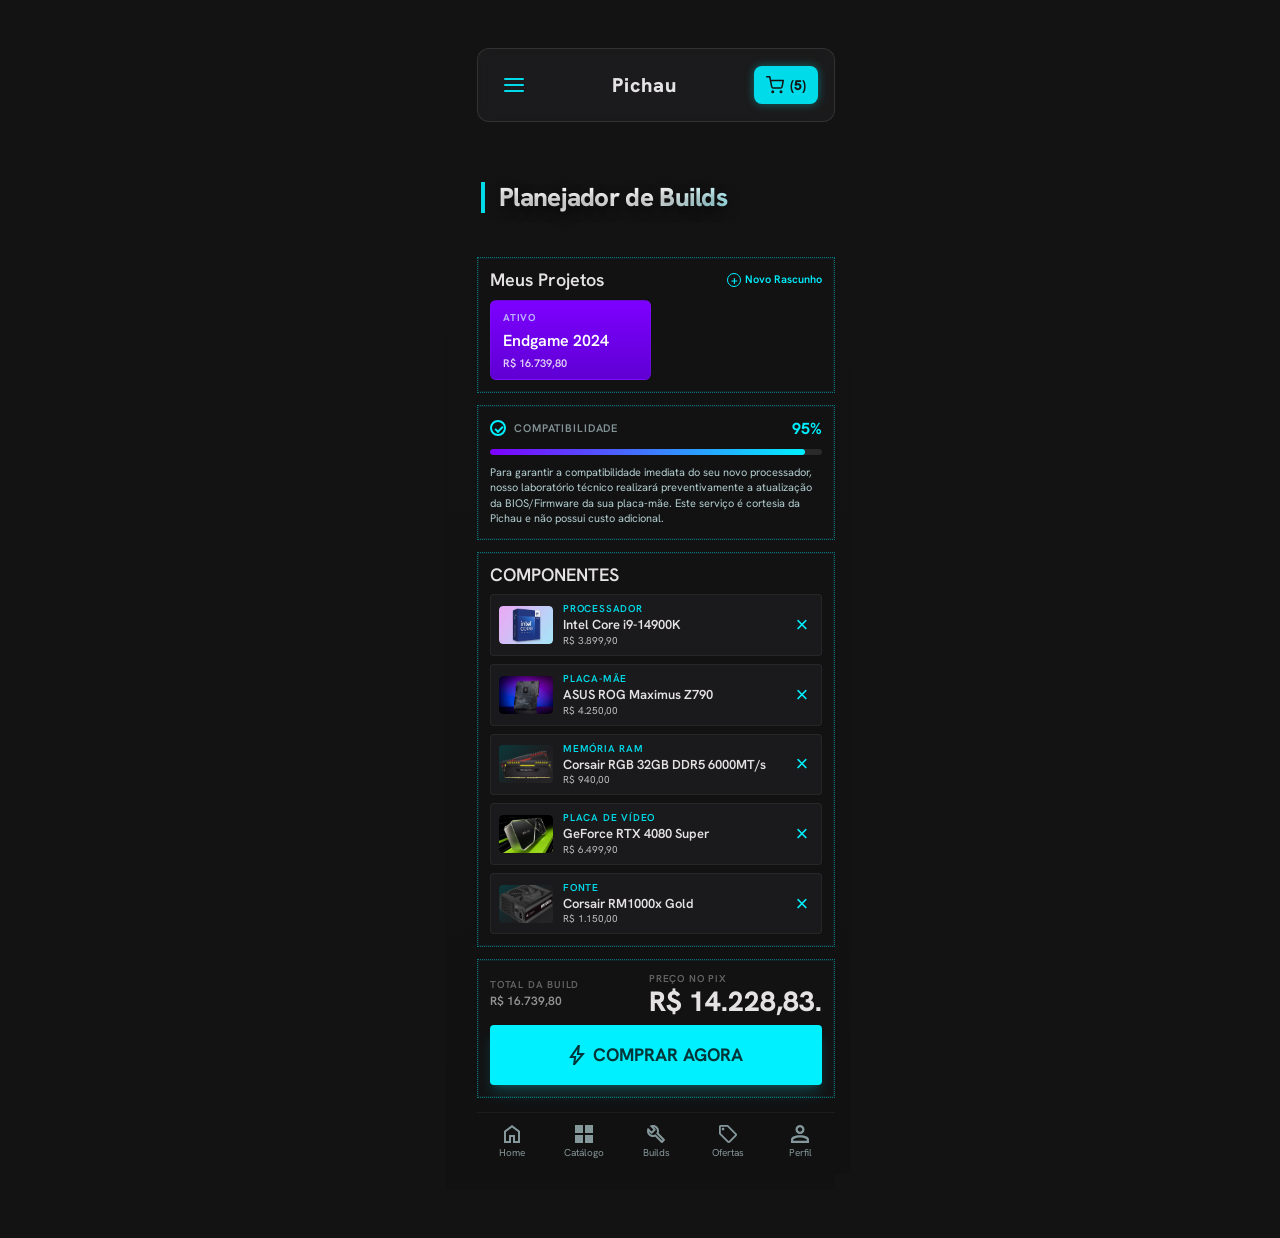
==== builds.html @ fca907bc "Atualiza projeto IHC com novas páginas e estilos" ====
<!DOCTYPE html>
<html lang="pt-BR">
<head>
    <meta charset="UTF-8">
    <meta name="viewport" content="width=device-width, initial-scale=1.0">
    <link rel="preconnect" href="https://fonts.googleapis.com">
    <link rel="preconnect" href="https://fonts.gstatic.com" crossorigin>
    <link href="https://fonts.googleapis.com/css2?family=Hanken+Grotesk:wght@400;600;700;800&display=swap" rel="stylesheet">
    <link rel="stylesheet" href="style.css">
    <title>Builds</title>
</head>
<body>
    <main class="page">
        <section class="screen screen--projects" aria-label="Meus Projetos">
                            <section class="screen screen--projects" aria-label="Meus Projetos">
                                <header class="home-header">
                                    <button class="icon-button" aria-label="Menu Principal">
                                        <svg viewBox="0 0 24 24" fill="none" stroke="currentColor" stroke-width="2" stroke-linecap="round" stroke-linejoin="round" style="width: 24px; height: 24px;">
                                            <line x1="3" y1="12" x2="21" y2="12"></line>
                                            <line x1="3" y1="6" x2="21" y2="6"></line>
                                            <line x1="3" y1="18" x2="21" y2="18"></line>
                                        </svg>
                                    </button>
                                    
                                    <div class="home-header__brand-group">
                                        <a href="home.html" class="home-brand" style="text-decoration: none; color: inherit; cursor: pointer;">Pichau</a>
                                    </div>
                                    
                                    <a href="carrinho.html" class="cart-button-highlight" aria-label="Carrinho de Compras">
                                        <svg viewBox="0 0 24 24" fill="none" stroke="currentColor" stroke-width="2" stroke-linecap="round" stroke-linejoin="round" style="width: 18px; height: 18px;">
                                            <circle cx="9" cy="21" r="1"></circle>
                                            <circle cx="20" cy="21" r="1"></circle>
                                            <path d="M1 1h4l2.68 13.39a2 2 0 0 0 2 1.61h9.72a2 2 0 0 0 2-1.61L23 6H6"></path>
                                        </svg>
                                        <span class="cart-count">(5)</span>
                                    </a>
                                </header>
                                <div class="header__copy" aria-label="Container">
                                    <h1>Planejador de Builds</h1>
                                </div>

                                <section class="projects-panel projects-panel--projects" aria-label="Projetos">
                                    <div class="projects-panel__header">
                                        <h2>Meus Projetos</h2>
                                        <a class="projects-draft-link" href="#" aria-label="Novo Rascunho">
                                            <span class="projects-draft-link__plus">+</span>
                                            <span>Novo Rascunho</span>
                                        </a>
                                    </div>

                                    <div class="projects-cards">
                                        <article class="project-card project-card--active" aria-label="Endgame 2024">
                                            <span class="project-card__status">ATIVO</span>
                                            <strong class="project-card__title">Endgame 2024</strong>
                                            <span class="project-card__price">R$ 16.739,80</span>
                                        </article>
                                    </div>
                                </section>

                                <section class="projects-panel projects-panel--compatibility" aria-label="Compatibilidade">
                                    <div class="compatibility-header">
                                        <div class="compatibility-header__label">
                                            <span class="compatibility-header__icon" aria-hidden="true"></span>
                                            <span>COMPATIBILIDADE</span>
                                        </div>
                                        <strong>95%</strong>
                                    </div>

                                    <div class="compatibility-bar" aria-hidden="true">
                                        <span class="compatibility-bar__fill"></span>
                                    </div>

                                    <p class="compatibility-note">Para garantir a compatibilidade imediata do seu novo processador, nosso laboratório técnico realizará preventivamente a atualização da BIOS/Firmware da sua placa-mãe. Este serviço é cortesia da Pichau e não possui custo adicional.</p>
                                </section>

                                <section class="projects-panel projects-panel--components" aria-label="Componentes">
                                    <h2 class="projects-panel__section-title">COMPONENTES</h2>

                                    <div class="component-list">
                                        <article class="component-row">
                                            <div class="component-row__thumb" aria-hidden="true">
                                                <img src="figma-assets\cpui.jpg" alt="Intel Core i9-14900K" class="component-row__image">
                                            </div>
                                            
                                            <div class="component-row__copy">
                                                <span class="component-row__type">PROCESSADOR</span>
                                                <strong class="component-row__name">Intel Core i9-14900K</strong>
                                                <span class="component-row__price">R$ 3.899,90</span>
                                            </div>
                                            <button class="row-action" type="button" aria-label="Remover componente">×</button>
                                        </article>

                                        <article class="component-row">
                                            <div class="component-row__thumb" aria-hidden="true">
                                                <img src="figma-assets\mobo.jpg" alt="ASUS ROG Maximus Z790" class="component-row__image">
                                            </div>
                                            
                                            <div class="component-row__copy">
                                                <span class="component-row__type">PLACA-MÃE</span>
                                                <strong class="component-row__name">ASUS ROG Maximus Z790</strong>
                                                <span class="component-row__price">R$ 4.250,00</span>
                                            </div>
                                            <button class="row-action" type="button" aria-label="Remover componente">×</button>
                                        </article>

                                        <article class="component-row">
                                            <div class="component-row__thumb" aria-hidden="true">
                                                <img src="figma-assets\corsair_ram.png" alt="Corsair RGB 32GB DDR5 6000MT/s" class="component-row__image">
                                            </div>
                                            
                                            <div class="component-row__copy">
                                                <span class="component-row__type">MEMÓRIA RAM</span>
                                                <strong class="component-row__name">Corsair RGB 32GB DDR5 6000MT/s</strong>
                                                <span class="component-row__price">R$ 940,00</span>
                                            </div>
                                            <button class="row-action" type="button" aria-label="Remover componente">×</button>
                                        </article>

                                        <article class="component-row">
                                            <div class="component-row__thumb" aria-hidden="true">
                                                <img src="figma-assets\4080.jpg" alt="RTX 4080 Super" class="component-row__image">
                                            </div>
                                            
                                            <div class="component-row__copy">
                                                <span class="component-row__type">PLACA DE VÍDEO</span>
                                                <strong class="component-row__name">GeForce RTX 4080 Super</strong>
                                                <span class="component-row__price">R$ 6.499,90</span>
                                            </div>
                                            <button class="row-action" type="button" aria-label="Remover componente">×</button>
                                        </article>

                                        <article class="component-row">
                                            <div class="component-row__thumb" aria-hidden="true">
                                                <img src="figma-assets\fonte.png" alt="Corsair RM1000x Gold" class="component-row__image">
                                            </div>
                                            
                                            <div class="component-row__copy">
                                                <span class="component-row__type">FONTE</span>
                                                <strong class="component-row__name">Corsair RM1000x Gold</strong>
                                                <span class="component-row__price">R$ 1.150,00</span>
                                            </div>
                                            <button class="row-action" type="button" aria-label="Remover componente">×</button>
                                        </article>
                                    </div>
                                </section>

                                <section class="projects-panel projects-panel--summary" aria-label="Resumo da Build">
                                    <div class="summary-top">
                                        <div class="summary-top__left">
                                            <span class="summary-top__label">TOTAL DA BUILD</span>
                                            <strong class="summary-top__total">R$ 16.739,80</strong>
                                        </div>

                                        <div class="summary-top__right">
                                            <span>PREÇO NO PIX</span>
                                            <strong>R$ 14.228,83.</strong>
                                        </div>
                                    </div>

                                    <div class="action-buttons screen--product" aria-label="Action Buttons">
                                        <a class="button button--primary" href="carrinho.html" aria-label="Comprar agora">
                                            <img src="figma-assets/buy-icon.svg" alt="Comprar" class="button__icon button__icon--buy">
                                            <span>COMPRAR AGORA</span>
                                        </a>
                                    </div>
                                </section>

                                <nav class="bottom-nav">
                                    <a href="home.html" class="bottom-nav__item" aria-label="Página Inicial">
                                        <img src="figma-assets\nav-home.svg" alt="Home" class="bottom-nav__icon">
                                        <span class="bottom-nav__label">Home</span>
                                    </a>
                                    
                                    <a href="#" class="bottom-nav__item" aria-label="Ir para Catálogo">
                                        <img src="figma-assets\nav-catalog.svg" alt="Catálogo" class="bottom-nav__icon">
                                        <span class="bottom-nav__label">Catálogo</span>
                                    </a>
                                    
                                    <a href="builds.html" class="bottom-nav__item" aria-label="Ir para Builds">
                                        <img src="figma-assets\nav-builds.svg" alt="Builds" class="bottom-nav__icon">
                                        <span class="bottom-nav__label">Builds</span>
                                    </a>
                                    
                                    <a href="preco.html" class="bottom-nav__item" aria-label="Ir para Ofertas">
                                        <img src="figma-assets\nav-offers.svg" alt="Ofertas" class="bottom-nav__icon">
                                        <span class="bottom-nav__label">Ofertas</span>
                                    </a>
                                    
                                    <a href="#" class="bottom-nav__item" aria-label="Ir para Perfil">
                                        <img src="figma-assets\nav-profile.svg" alt="Perfil" class="bottom-nav__icon">
                                        <span class="bottom-nav__label">Perfil</span>
                                    </a>
                                </nav>
                            </section>
        </section>
    </main>
</body>
</html>
---- style.css ----
* {
	box-sizing: border-box;
}

:root {
	color-scheme: dark;
	--bg: #131314;
	--card: rgba(32, 31, 32, 0.7);
	--card-strong: rgba(28, 27, 28, 0.4);
	--surface: rgba(32, 31, 32, 0.6);
	--surface-strong: #1c1b1c;
	--border: rgba(255, 255, 255, 0.1);
	--border-soft: rgba(255, 255, 255, 0.05);
	--text: #e5e2e3;
	--muted: #dbfcff;
	--cyan: #00dbe9;
	--cyan-soft: #00f0ff;
	--cyan-muted: #849495;
	--value: #e5e2e3;
	--violet: #7000ff;
	--violet-soft: #d1bcff;
	--purple: #7000ff;
}

html,
body {
	min-height: 100%;
}

body {
	margin: 0;
	min-height: 100vh;
	display: flex;
	justify-content: center;
	background: var(--bg);
	color: var(--text);
	font-family: "Hanken Grotesk", sans-serif;
}

.page {
	width: 100%;
	display: flex;
	flex-direction: column;
	align-items: center;
	gap: 80px;
	padding: 24px 0 48px;
}

img {
	display: block;
	max-width: 100%;
}

.screen {
	width: min(390px, calc(100vw - 16px));
	padding: 80px 16px 96px;
	display: flex;
	flex-direction: column;
	gap: 32px;
}

.screen--product {
	gap: 80px;
}

.screen--product .product-hero-section,
.screen--product .detailed-specifications,
.screen--product .upsell-section {
	display: flex;
	flex-direction: column;
	align-items: stretch;
}

.screen--product .product-hero-section {
	gap: 16px;
}

.screen--product .image-carousel-column {
	display: flex;
	flex-direction: column;
	gap: 16px;
}

.screen--product .frame-card {
	position: relative;
	overflow: hidden;
	border: 1px solid var(--border);
	background: var(--card);
	backdrop-filter: blur(12px);
	-webkit-backdrop-filter: blur(12px);
}

.screen--product .hero-media {
	width: 100%;
	aspect-ratio: 1;
	padding: 1px;
}

.screen--product .hero-image {
	width: 100%;
	height: 100%;
	object-fit: cover;
}

.screen--product .thumbnails {
	display: flex;
	gap: 16px;
	overflow-x: auto;
	padding-bottom: 8px;
	scrollbar-width: none;
}

.screen--product .thumbnails::-webkit-scrollbar {
	display: none;
}

.screen--product .thumbnail {
	width: 96px;
	height: 96px;
	flex: 0 0 auto;
	padding: 4px;
	border: 1px solid var(--border);
	background: rgba(32, 31, 32, 0.7);
	backdrop-filter: blur(12px);
	-webkit-backdrop-filter: blur(12px);
	border-radius: 0;
	cursor: default;
}

.screen--product .thumbnail--active {
	border-color: rgba(0, 219, 233, 0.7);
	box-shadow: 0 0 0 1px rgba(0, 240, 255, 0.08) inset;
}

.screen--product .thumbnail__image {
	width: 100%;
	height: 100%;
	object-fit: cover;
}

.screen--product .product-info-column {
	display: flex;
	flex-direction: column;
	gap: 24px;
}

.screen--product .stock-badge {
	display: inline-flex;
	width: fit-content;
	padding: 4px 12px;
	border: 1px solid rgba(125, 244, 255, 0.2);
	background: rgba(219, 252, 255, 0.1);
	color: var(--cyan-soft);
	font-size: 12px;
	font-weight: 600;
	line-height: 1.3333333333;
	letter-spacing: 0.05em;
}

.screen--product .headline-block {
	padding-top: 1px;
}

.screen--product .product-title {
	font-size: 32px;
	line-height: 1.25;
	font-weight: 700;
}

.screen--product .product-description {
	margin: 0;
	font-size: 16px;
	font-weight: 400;
	line-height: 1.5;
	color: var(--cyan-muted);
}

.screen--product .pricing-glass-card {
	padding: 24px;
}

.screen--product .pricing-glass-card__content {
	display: flex;
	flex-direction: column;
	gap: 16px;
	position: relative;
	z-index: 1;
}

.screen--product .pricing-stack {
	display: flex;
	flex-direction: column;
	gap: 4px;
}

.screen--product .label--small {
	font-size: 12px;
	font-weight: 600;
	line-height: 1.3333333333;
	letter-spacing: 0.1em;
	text-transform: uppercase;
	color: var(--cyan-muted);
}

.screen--product .pix-price {
	font-size: 48px;
	line-height: 1;
	font-weight: 800;
	letter-spacing: -0.02em;
	color: var(--cyan);
}

.screen--product .pricing-divider {
	width: 100%;
	height: 1px;
	background: rgba(255, 255, 255, 0.05);
}

.screen--product .installment-price {
	font-size: 24px;
	line-height: 1.3333333333;
	font-weight: 600;
	color: var(--text);
}

.screen--product .installment-note {
	margin: 0;
	font-size: 16px;
	line-height: 1.5;
	color: var(--cyan-muted);
}

.screen--product .pricing-glow {
	position: absolute;
	top: -47px;
	right: -5px;
	width: 96px;
	height: 96px;
	background: rgba(219, 252, 255, 0.05);
	filter: blur(64px);
	pointer-events: none;
}

.screen--product .action-buttons {
	display: flex;
	flex-direction: column;
	gap: 12px;
}

.screen--product .button,
.screen--product .mini-button,
.screen--product .build-complete-button {
	display: inline-flex;
	align-items: center;
	justify-content: center;
	text-decoration: none;
	border-radius: 4px;
}

.screen--product .button {
	gap: 8px;
	width: 100%;
	padding: 16px 0;
}

.screen--product .button--primary {
	background: var(--cyan-soft);
	color: #00363a;
	box-shadow: 0 4px 6px -4px rgba(0, 240, 255, 0.2), 0 10px 15px -3px rgba(0, 240, 255, 0.2);
}

.screen--product .button--secondary {
	gap: 8px;
	border: 1px solid var(--cyan-soft);
	color: var(--cyan-soft);
	background: transparent;
	padding: 16px 0;
}

.screen--product .button span {
	font-size: 18px;
	font-weight: 700;
	line-height: 1.5555555556;
	text-align: center;
}

.screen--product .button--secondary span,
.screen--product .build-complete-button span {
	font-size: 16px;
	font-weight: 400;
	line-height: 1.5;
	letter-spacing: 0.1em;
	text-transform: uppercase;
}

.screen--product .button__icon--buy {
	width: 16px;
	height: 20px;
}

.screen--product .button__icon--build,
.screen--product .button__icon--add,
.screen--product .button__icon--arrow {
	width: 16px;
	height: 16px;
}

.screen--product .quick-specs-list {
	display: flex;
	flex-direction: column;
}

.screen--product .quick-spec-row {
	display: flex;
	justify-content: space-between;
	gap: 16px;
	padding: 8px 0;
	border-bottom: 1px solid rgba(255, 255, 255, 0.05);
}

.screen--product .quick-spec-row--alt {
	background: rgba(28, 27, 28, 0.4);
	padding: 16px;
}

.screen--product .quick-spec-label,
.screen--product .quick-spec-value {
	font-size: 16px;
	line-height: 1.5;
}

.screen--product .quick-spec-label {
	color: var(--cyan-muted);
}

.screen--product .quick-spec-value {
	color: var(--text);
}

.screen--product .detailed-specifications {
	gap: 32px;
}

.screen--product .section-heading {
	display: flex;
	align-items: center;
	gap: 16px;
}

.screen--product .section-heading__accent {
	width: 4px;
	height: 32px;
	flex: 0 0 auto;
}

.screen--product .section-heading h2 {
	margin: 0;
	font-size: 24px;
	font-weight: 600;
	line-height: 1.3333333333;
	letter-spacing: -0.025em;
	text-transform: uppercase;
}

.screen--product .section-heading--purple .section-heading__accent,
.screen--product .section-heading--violet .section-heading__accent {
	background: var(--purple);
}

.screen--product .section-heading--purple h2 {
	color: var(--text);
}

.screen--product .section-heading--violet h2 {
	color: var(--violet-soft);
}

.screen--product .spec-grid {
	display: grid;
	grid-template-columns: repeat(2, minmax(0, 1fr));
}

.screen--product .spec-column {
	display: flex;
	flex-direction: column;
}

.screen--product .spec-row {
	display: flex;
	justify-content: space-between;
	gap: 16px;
	padding: 16px;
	border-bottom: 1px solid var(--border-soft);
}

.screen--product .spec-row--alt {
	background: var(--card-strong);
}

.screen--product .spec-label,
.screen--product .spec-value {
	font-size: 16px;
	line-height: 1.5;
}

.screen--product .spec-label {
	color: var(--cyan-muted);
}

.screen--product .spec-value {
	color: var(--value);
}

.screen--product .spec-value--strong {
	font-weight: 700;
	color: var(--value);
}

.screen--product .upsell-section {
	gap: 32px;
	padding-top: 16px;
}

.screen--product .upsell-header {
	display: flex;
	flex-direction: column;
	justify-content: space-between;
	gap: 16px;
}

.screen--product .upsell-copy {
	display: flex;
	flex-direction: column;
	gap: 8px;
}

.screen--product .upsell-description {
	margin: 0;
	font-size: 16px;
	line-height: 1.5;
	color: var(--cyan-muted);
}

.screen--product .build-complete-button {
	gap: 8px;
	justify-content: flex-start;
	width: fit-content;
	color: var(--value);
}

.screen--product .suggestion-grid {
	display: flex;
	flex-direction: column;
	gap: 16px;
}

.screen--product .suggestion-card {
	position: relative;
	overflow: hidden;
	display: flex;
	flex-direction: column;
	gap: 16px;
	padding: 24px;
	border: 1px solid var(--border);
	border-radius: 8px;
	background: rgba(32, 31, 32, 0.7);
	backdrop-filter: blur(12px);
	-webkit-backdrop-filter: blur(12px);
}

.screen--product .suggestion-card__top-row {
	display: flex;
	justify-content: space-between;
	gap: 16px;
}

.screen--product .suggestion-card__text-block {
	display: flex;
	flex-direction: column;
	gap: 15.5px;
}

.screen--product .suggestion-card__text-block--stacked {
	gap: 4px;
}

.screen--product .suggestion-card__eyebrow {
	font-size: 16px;
	letter-spacing: 0.1em;
	text-transform: uppercase;
	color: var(--violet-soft);
}

.screen--product .suggestion-card__title {
	margin: 0;
	font-size: 24px;
	line-height: 1.3333333333;
	font-weight: 600;
	color: var(--value);
}

.screen--product .suggestion-card__title--small {
	font-size: 18px;
	font-weight: 700;
}

.screen--product .suggestion-card__price {
	font-size: 48px;
	line-height: 1;
	font-weight: 700;
	color: var(--cyan);
}

.screen--product .suggestion-card__price--small {
	font-size: 16px;
	line-height: 1.5;
	color: var(--cyan-muted);
}

.screen--product .suggestion-card__image-wrap {
	display: flex;
	justify-content: center;
	align-items: center;
}

.screen--product .suggestion-card__image {
	width: 100%;
	height: auto;
	object-fit: cover;
}

.screen--product .suggestion-card__image--processor {
	width: 136px;
	flex: 0 0 auto;
	align-self: center;
}

.screen--product .mini-button {
	width: fit-content;
	gap: 8px;
	color: var(--cyan-muted);
}

.screen--product .mini-button span {
	font-size: 16px;
	line-height: 1.5;
	color: var(--cyan-muted);
}

.screen--product .suggestion-card__glow {
	position: absolute;
	pointer-events: none;
}

.screen--product .suggestion-card__glow--processor {
	right: 8px;
	bottom: 8px;
	width: 113.77px;
	height: 128px;
	background: rgba(219, 252, 255, 0.05);
	filter: blur(64px);
}

.header {
	display: flex;
	flex-direction: column;
	gap: 4px;
}

.eyebrow {
	font-size: 12px;
	font-weight: 600;
	line-height: 1.3333333333;
	letter-spacing: 0.1em;
	text-transform: uppercase;
	color: var(--cyan);
}

.header h1,
.product-title,
.price-history h3,
.build-cta h2 {
	margin: 0;
	font-weight: 700;
	letter-spacing: -0.01em;
	color: var(--text);
}

.header h1 {
	font-size: 32px;
	line-height: 1.25;
}

.search-bar {
	position: relative;
	min-height: 48px;
	padding: 13px 12px 14px 48px;
	background: #0e0e0f;
	border-bottom: 2px solid #3b494b;
}

.search-bar__icon {
	position: absolute;
	left: 16px;
	top: 13px;
	width: 18px;
	height: 24px;
}

.main-grid {
	display: flex;
	flex-direction: column;
	gap: 24px;
}

.card-surface {
	position: relative;
	overflow: hidden;
	border: 1px solid var(--border);
	background: var(--surface);
	backdrop-filter: blur(12px);
	-webkit-backdrop-filter: blur(12px);
	border-radius: 8px;
}

.identity-card {
	display: flex;
	flex-direction: column;
	gap: 24px;
}

.card-surface--media {
	padding: 24px;
}

.media-frame {
	border: 1px solid var(--border-soft);
	background: var(--surface-strong);
	border-radius: 4px;
	overflow: hidden;
}

.media-frame__image {
	width: 100%;
	height: auto;
	object-fit: cover;
}

.identity-card__content {
	display: flex;
	flex-direction: column;
	gap: 8px;
}

.product-title {
	font-size: 24px;
	line-height: 1.25;
	font-weight: 600;
}

.badge-row {
	display: flex;
	flex-wrap: wrap;
	gap: 8px;
}

.pill {
	display: inline-flex;
	align-items: center;
	justify-content: center;
	padding: 4px 10px;
	border-radius: 12px;
	border: 1px solid rgba(255, 255, 255, 0.08);
	background: rgba(255, 255, 255, 0.04);
	color: var(--text);
	font-size: 12px;
	font-weight: 600;
	line-height: 1.3333333333;
}

.rating-row {
	display: flex;
	align-items: center;
	gap: 8px;
	color: var(--text);
}

.rating-row__icon {
	width: 20px;
	height: 19px;
}

.rating-row__value {
	font-size: 16px;
	font-weight: 600;
	line-height: 1.5;
}

.rating-row__meta,
.price-history__delta span,
.price-note p,
.retailer-item__status,
.best-offer__store-status,
.best-offer__pix,
.retailer-item__pix {
	font-size: 12px;
	line-height: 1.3333333333;
	color: var(--cyan-muted);
}

.price-history {
	display: flex;
	flex-direction: column;
	gap: 16px;
	padding: 24px;
}

.price-history__header {
	display: flex;
	justify-content: space-between;
	align-items: center;
	gap: 12px;
}

.price-history h3 {
	font-size: 16px;
	line-height: 1.5;
	font-weight: 600;
}

.price-history__delta {
	display: flex;
	align-items: center;
	gap: 6px;
	white-space: nowrap;
}

.price-history__delta img {
	width: 17px;
	height: 10px;
}

.price-history__graph {
	width: 100%;
	height: auto;
}

.price-history__months {
	display: flex;
	justify-content: space-between;
	padding: 8px 0 0;
	font-size: 12px;
	font-weight: 600;
	line-height: 1.3333333333;
	color: var(--cyan-muted);
}

.price-note {
	display: flex;
	align-items: center;
	gap: 12px;
	padding: 12px;
	background: #2a2a2b;
	border: 1px solid rgba(219, 252, 255, 0.2);
	border-radius: 4px;
}

.price-note__icon {
	width: 20px;
	height: 20px;
	flex: 0 0 auto;
}

.price-note p {
	margin: 0;
	font-size: 12px;
	line-height: 1.5;
	color: var(--muted);
}

.offers {
	display: flex;
	flex-direction: column;
	gap: 16px;
}

.best-offer {
	position: relative;
	border-radius: 8px;
}

.best-offer__gradient {
	position: absolute;
	inset: 0;
	width: 100%;
	height: 100%;
	object-fit: cover;
	opacity: 0.5;
	border-radius: 8px;
}

.best-offer__panel {
	position: relative;
	padding: 24px;
	display: flex;
	flex-direction: column;
	justify-content: space-between;
	min-height: 250px;
}

.best-offer__top,
.retailer-item__main {
	display: flex;
	align-items: center;
	gap: 12px;
}

.store-mark {
	display: inline-flex;
	align-items: center;
	justify-content: center;
	width: 20px;
	height: 20px;
	border-radius: 2px;
	background: rgba(255, 255, 255, 0.1);
	color: #dbfcff;
	font-size: 12px;
	font-weight: 600;
	line-height: 1;
}

.best-offer__store-name,
.retailer-item__name {
	font-size: 16px;
	font-weight: 700;
	line-height: 1.5;
	color: var(--text);
}

.best-offer__store-copy,
.retailer-item__copy {
	display: flex;
	flex-direction: column;
	gap: 0;
}

.best-offer__bottom,
.retailer-item__pricing {
	display: flex;
	flex-direction: column;
	gap: 8px;
}

.best-offer__price,
.retailer-item__price {
	font-size: 16px;
	font-weight: 700;
	line-height: 1.5;
	color: var(--text);
}

.action-pair {
	display: flex;
	gap: 8px;
	padding-top: 4px;
}

.action-pair--compact {
	padding-top: 0;
}

.action-pair__button {
	width: 56px;
	height: 24px;
	border-radius: 4px;
}

.action-pair__button--filled {
	background: rgba(219, 252, 255, 0.08);
	border: 1px solid rgba(255, 255, 255, 0.04);
}

.action-pair__button--outlined {
	background: transparent;
	border: 1px solid rgba(219, 252, 255, 0.28);
}

.retailer-list {
	display: flex;
	flex-direction: column;
	padding: 0;
	overflow: hidden;
}

.retailer-item {
	display: flex;
	justify-content: space-between;
	gap: 16px;
	padding: 24px;
	align-items: center;
}

.retailer-item + .retailer-item {
	border-top: 1px solid rgba(255, 255, 255, 0.05);
}

.retailer-item--faded {
	opacity: 0.8;
}

.build-cta {
	display: flex;
	flex-direction: column;
	align-items: center;
	justify-content: center;
	gap: 16px;
	padding: 32px;
	border: 2px dashed rgba(219, 252, 255, 0.2);
	background: rgba(32, 31, 32, 0.6);
	text-align: center;
}

.build-cta__copy {
	display: flex;
	flex-direction: column;
	gap: 0;
	align-items: center;
}

.build-cta h2 {
	font-size: 24px;
	line-height: 1.25;
	font-weight: 700;
}

.build-cta p {
	margin: 0;
	font-size: 12px;
	line-height: 1.5;
	color: var(--cyan-muted);
	max-width: 280px;
}

.build-cta__button {
	width: min(100%, 581px);
	height: auto;
}

@media (max-width: 389px) {
	body {
		justify-content: flex-start;
	}

	.page {
		padding-top: 0;
	}

	.screen {
		width: 100%;
	}
}

.quick-spec-label,
.spec-label,
.suggestion-card__eyebrow {
	font-size: 16px;
	line-height: 1.5;
	color: var(--cyan-muted);
}

.quick-spec-value,
.spec-value {
	font-size: 16px;
	line-height: 1.5;
	color: var(--value);
}

.detailed-specifications {
	gap: 32px;
}

.section-heading {
	display: flex;
	align-items: center;
	gap: 16px;
}

.section-heading__accent {
	width: 4px;
	height: 32px;
	flex: 0 0 auto;
}

.section-heading h2 {
	margin: 0;
	font-size: 24px;
	font-weight: 600;
	line-height: 1.3333333333;
	letter-spacing: -0.025em;
	text-transform: uppercase;
}

.section-heading--purple .section-heading__accent {
	background: var(--purple);
}

.section-heading--purple h2 {
	color: var(--value);
}

.section-heading--violet .section-heading__accent {
	background: var(--purple);
}

.section-heading--violet h2 {
	color: var(--violet-soft);
}

.spec-grid {
	display: grid;
	grid-template-columns: repeat(2, minmax(0, 1fr));
}

.spec-column {
	display: flex;
	flex-direction: column;
}

.spec-row {
	display: flex;
	justify-content: space-between;
	gap: 16px;
	padding: 16px;
	border-bottom: 1px solid var(--border-soft);
}

.spec-row--alt {
	background: var(--card-strong);
}

.spec-value--strong {
	font-weight: 700;
	color: var(--value);
}

.upsell-section {
	gap: 32px;
	padding-top: 16px;
}

.upsell-header {
	display: flex;
	flex-direction: column;
	justify-content: space-between;
	gap: 16px;
}

.upsell-copy {
	display: flex;
	flex-direction: column;
	gap: 8px;
}

.upsell-description {
	margin: 0;
	font-size: 16px;
	line-height: 1.5;
	color: var(--cyan-muted);
}

.build-complete-button {
	gap: 8px;
	justify-content: flex-start;
	width: fit-content;
	color: var(--value);
}

.suggestion-grid {
	display: flex;
	flex-direction: column;
	gap: 16px;
}

.suggestion-card {
	position: relative;
	overflow: hidden;
	display: flex;
	flex-direction: column;
	gap: 16px;
	padding: 24px;
	border: 1px solid var(--border);
	border-radius: 8px;
	background: rgba(32, 31, 32, 0.7);
	backdrop-filter: blur(12px);
	-webkit-backdrop-filter: blur(12px);
}

.suggestion-card__top-row {
	display: flex;
	justify-content: space-between;
	gap: 16px;
}

.suggestion-card__text-block {
	display: flex;
	flex-direction: column;
	gap: 15.5px;
}

.suggestion-card__text-block--stacked {
	gap: 4px;
}

.suggestion-card__eyebrow {
	font-size: 16px;
	letter-spacing: 0.1em;
	text-transform: uppercase;
	color: var(--violet-soft);
}

.suggestion-card__title {
	margin: 0;
	font-size: 24px;
	line-height: 1.3333333333;
	font-weight: 600;
	color: var(--value);
}

.suggestion-card__title--small {
	font-size: 18px;
	font-weight: 700;
}

.suggestion-card__price {
	font-size: 48px;
	line-height: 1;
	font-weight: 700;
	color: var(--cyan);
}

.suggestion-card__price--small {
	font-size: 16px;
	line-height: 1.5;
	color: var(--cyan-muted);
}

.suggestion-card__image-wrap {
	display: flex;
	justify-content: center;
	align-items: center;
}

.suggestion-card__image {
	width: 100%;
	height: auto;
	object-fit: cover;
}

.suggestion-card__image--processor {
	width: 136px;
	flex: 0 0 auto;
	align-self: center;
}

.mini-button {
	width: fit-content;
	gap: 8px;
	color: var(--cyan-muted);
}

.mini-button span {
	font-size: 16px;
	line-height: 1.5;
	color: var(--cyan-muted);
}

.suggestion-card__glow {
	position: absolute;
	pointer-events: none;
}

.suggestion-card__glow--processor {
	right: 8px;
	bottom: 8px;
	width: 113.77px;
	height: 128px;
	background: rgba(219, 252, 255, 0.05);
	filter: blur(64px);
}

@media (max-width: 420px) {
	body {
		padding-inline: 0;
	}

	.page {
		gap: 64px;
	}

	.spec-grid {
		grid-template-columns: 1fr;
	}

	.suggestion-card__top-row {
		flex-direction: column;
	}

	.suggestion-card__image--processor {
		width: 100%;
		max-width: 192px;
		align-self: flex-end;
	}
}

.screen--projects {
	padding-top: 12px;
	padding-bottom: 16px;
	gap: 12px;
	background: linear-gradient(180deg, #131314 0%, #111112 100%);
}

.projects-topbar {
	display: flex;
	align-items: center;
	justify-content: space-between;
	gap: 12px;
	margin-bottom: 6px;
}

.projects-brand {
	font-size: 18px;
	font-weight: 800;
	line-height: 1.1;
	letter-spacing: 0.02em;
	color: var(--cyan-soft);
}

.icon-button {
	appearance: none;
	border: 0;
	padding: 0;
	width: 20px;
	height: 20px;
	background: transparent;
	color: var(--cyan-soft);
	display: inline-flex;
	align-items: center;
	justify-content: center;
}

.icon-menu,
.icon-cart {
	display: block;
	position: relative;
	width: 18px;
	height: 18px;
}

.icon-menu::before,
.icon-menu::after {
	content: "";
	position: absolute;
	left: 0;
	right: 0;
	height: 2px;
	background: currentColor;
	border-radius: 999px;
}

.icon-menu::before {
	top: 4px;
	box-shadow: 0 5px 0 currentColor, 0 10px 0 currentColor;
}

.icon-cart::before {
	content: "";
	position: absolute;
	left: 2px;
	top: 4px;
	width: 12px;
	height: 9px;
	border: 2px solid currentColor;
	border-top: 0;
	border-radius: 0 0 3px 3px;
}

.icon-cart::after {
	content: "";
	position: absolute;
	left: 4px;
	top: 13px;
	width: 2px;
	height: 2px;
	background: currentColor;
	box-shadow: 7px 0 0 currentColor;
	border-radius: 50%;
}

.projects-panel {
	border: 1px solid rgba(0, 219, 233, 0.5);
	border-style: dotted;
	background: rgba(18, 18, 19, 0.96);
	padding: 12px;
	box-shadow: 0 0 0 1px rgba(0, 219, 233, 0.08) inset;
}

.projects-panel__header,
.compatibility-header,
.summary-top {
	display: flex;
	align-items: center;
	justify-content: space-between;
	gap: 12px;
}

.projects-panel__header h2,
.projects-panel__section-title {
	margin: 0;
	font-size: 18px;
	font-weight: 600;
	line-height: 1.1;
	color: var(--text);
}

.projects-draft-link {
	display: inline-flex;
	align-items: center;
	gap: 4px;
	font-size: 11px;
	line-height: 1.2;
	font-weight: 600;
	color: var(--cyan-soft);
	text-decoration: none;
	white-space: nowrap;
}

.projects-draft-link__plus {
	display: inline-flex;
	width: 14px;
	height: 14px;
	align-items: center;
	justify-content: center;
	border: 1px solid currentColor;
	border-radius: 50%;
	font-size: 12px;
	line-height: 1;
}

.projects-cards {
	display: grid;
	grid-template-columns: repeat(2, minmax(0, 1fr));
	gap: 10px;
	margin-top: 10px;
}

.project-card {
	min-height: 80px;
	padding: 10px 12px;
	border-radius: 6px;
	background: linear-gradient(180deg, #1a191a 0%, #151416 100%);
	display: flex;
	flex-direction: column;
	justify-content: space-between;
	gap: 4px;
	border: 1px solid rgba(255, 255, 255, 0.05);
}

.project-card--active {
	background: linear-gradient(180deg, #7d00ff 0%, #5f00d3 100%);
	border-color: rgba(255, 255, 255, 0.04);
}

.project-card__status {
	font-size: 10px;
	font-weight: 700;
	letter-spacing: 0.08em;
	text-transform: uppercase;
	color: rgba(219, 252, 255, 0.7);
}

.project-card__status--muted {
	color: rgba(219, 252, 255, 0.35);
}

.project-card__title {
	font-size: 16px;
	line-height: 1.1;
	font-weight: 600;
	color: #fff;
}

.project-card__title--muted,
.project-card__price--muted {
	color: rgba(255, 255, 255, 0.55);
}

.project-card__price {
	font-size: 11px;
	line-height: 1.1;
	font-weight: 600;
	color: rgba(255, 255, 255, 0.82);
}

.projects-panel--compatibility {
	display: flex;
	flex-direction: column;
	gap: 10px;
}

.compatibility-header__label {
	display: inline-flex;
	align-items: center;
	gap: 8px;
	font-size: 11px;
	font-weight: 600;
	letter-spacing: 0.08em;
	text-transform: uppercase;
	color: var(--cyan-muted);
}

.compatibility-header strong {
	font-size: 16px;
	color: var(--cyan-soft);
}

.compatibility-header__icon {
	width: 16px;
	height: 16px;
	border-radius: 50%;
	border: 2px solid var(--cyan-soft);
	position: relative;
}

.compatibility-header__icon::after {
	content: "";
	position: absolute;
	left: 3px;
	top: 4px;
	width: 6px;
	height: 3px;
	border-left: 2px solid var(--cyan-soft);
	border-bottom: 2px solid var(--cyan-soft);
	transform: rotate(-45deg);
}

.compatibility-bar {
	height: 6px;
	border-radius: 999px;
	background: #2a2a2b;
	overflow: hidden;
}

.compatibility-bar__fill {
	display: block;
	width: 95%;
	height: 100%;
	border-radius: inherit;
	background: linear-gradient(90deg, #7d00ff 0%, #00f0ff 100%);
}

.compatibility-note {
	margin: 0;
	font-size: 11px;
	line-height: 1.4;
	color: rgba(219, 252, 255, 0.8);
}

.projects-panel--components {
	display: flex;
	flex-direction: column;
	gap: 10px;
}

.component-list {
	display: flex;
	flex-direction: column;
	gap: 8px;
}

.component-row {
	display: grid;
	grid-template-columns: 54px 1fr 22px;
	gap: 10px;
	align-items: center;
	min-height: 52px;
	padding: 8px;
	background: rgba(28, 27, 28, 0.95);
	border: 1px solid rgba(255, 255, 255, 0.06);
	border-radius: 4px;
}

.component-row--empty {
	opacity: 0.8;
}

.component-row__thumb {
	width: 54px;
	height: 38px;
	border-radius: 4px;
	background: linear-gradient(135deg, #0f0f10 0%, #27272a 100%);
	position: relative;
	overflow: hidden;
}

.component-row__thumb::after {
	content: "";
	position: absolute;
	inset: 0;
	background: linear-gradient(135deg, rgba(0, 240, 255, 0.18), transparent 60%);
}

.component-row__thumb--motherboard {
	background: linear-gradient(135deg, #101214 0%, #263046 100%);
}

.component-row__thumb--psu {
	background: linear-gradient(135deg, #111 0%, #203241 100%);
}

.component-row__thumb--empty {
	background: rgba(20, 20, 21, 0.9);
	border: 1px solid rgba(255, 255, 255, 0.04);
}

.component-row__copy {
	display: flex;
	flex-direction: column;
	gap: 2px;
	min-width: 0;
}

.component-row__type {
	font-size: 10px;
	font-weight: 600;
	line-height: 1.2;
	letter-spacing: 0.08em;
	text-transform: uppercase;
	color: var(--cyan);
}

.component-row__name {
	font-size: 13px;
	line-height: 1.2;
	font-weight: 600;
	color: var(--text);
}

.component-row__name--empty {
	font-style: italic;
	font-weight: 600;
	color: rgba(255, 255, 255, 0.45);
}

.component-row__price {
	font-size: 10px;
	line-height: 1.2;
	color: rgba(255, 255, 255, 0.72);
}

.row-action {
	appearance: none;
	border: 0;
	background: transparent;
	color: var(--cyan-soft);
	font-size: 22px;
	line-height: 1;
	padding: 0;
	width: 22px;
	height: 22px;
	display: inline-flex;
	align-items: center;
	justify-content: center;
}

.row-action--add {
	color: var(--cyan-soft);
	font-size: 24px;
	font-weight: 400;
}

.projects-panel--summary {
	display: flex;
	flex-direction: column;
	gap: 10px;
}

.summary-top__left,
.summary-top__right {
	display: flex;
	flex-direction: column;
	gap: 2px;
}

.summary-top__label,
.summary-top__right span {
	font-size: 10px;
	font-weight: 600;
	letter-spacing: 0.08em;
	text-transform: uppercase;
	color: rgba(255, 255, 255, 0.35);
}

.summary-top__total {
	font-size: 12px;
	font-weight: 600;
	color: rgba(255, 255, 255, 0.55);
}

.summary-top__right strong {
	font-size: 28px;
	line-height: 1;
	font-weight: 800;
	color: var(--text);
}

.summary-button {
	display: flex;
	align-items: center;
	justify-content: center;
	gap: 10px;
	min-height: 48px;
	padding: 12px 16px;
	border-radius: 4px;
	background: linear-gradient(180deg, #20e0ff 0%, #09d9ff 100%);
	color: #04161a;
	text-decoration: none;
	font-size: 16px;
	font-weight: 700;
	box-shadow: 0 6px 18px rgba(0, 240, 255, 0.18);
}

.summary-button__icon {
	width: 14px;
	height: 14px;
	border: 2px solid currentColor;
	border-top: 0;
	border-left: 0;
	transform: rotate(45deg);
	margin-top: -2px;
}

.bottom-nav {
	display: grid;
	grid-template-columns: repeat(5, minmax(0, 1fr));
	gap: 2px;
	margin-top: 2px;
	padding-top: 8px;
	border-top: 1px solid rgba(255, 255, 255, 0.05);
}

.bottom-nav__item {
	display: flex;
	flex-direction: column;
	align-items: center;
	gap: 4px;
	padding: 4px 0 0;
	text-decoration: none;
	color: rgba(255, 255, 255, 0.58);
	font-size: 10px;
	line-height: 1.1;
}

.bottom-nav__item--active {
	color: var(--cyan-soft);
}

.bottom-nav__icon {
	position: relative;
	display: block;
	width: 18px;
	height: 18px;
}

.bottom-nav__icon--home::before,
.bottom-nav__icon--catalog::before,
.bottom-nav__icon--builds::before,
.bottom-nav__icon--offers::before,
.bottom-nav__icon--profile::before {
	content: "";
	position: absolute;
	inset: 0;
	border: 2px solid currentColor;
	border-radius: 2px;
}

.bottom-nav__icon--home::after {
	content: "";
	position: absolute;
	left: 4px;
	top: 1px;
	width: 8px;
	height: 8px;
	border-left: 2px solid currentColor;
	border-top: 2px solid currentColor;
	transform: rotate(45deg);
}

.bottom-nav__icon--catalog::after {
	content: "";
	position: absolute;
	left: 3px;
	top: 3px;
	width: 10px;
	height: 10px;
	border: 2px solid currentColor;
	box-sizing: border-box;
}

.bottom-nav__icon--builds::after {
	content: "";
	position: absolute;
	left: 5px;
	top: 4px;
	width: 8px;
	height: 8px;
	border-radius: 50%;
	background: currentColor;
	box-shadow: 0 5px 0 -2px currentColor;
}

.bottom-nav__icon--offers::after {
	content: "";
	position: absolute;
	left: 3px;
	top: 3px;
	width: 10px;
	height: 10px;
	border: 2px solid currentColor;
	transform: rotate(45deg);
}

.bottom-nav__icon--profile::after {
	content: "";
	position: absolute;
	left: 4px;
	top: 2px;
	width: 8px;
	height: 8px;
	border-radius: 50%;
	border: 2px solid currentColor;
	box-sizing: border-box;
}

@media (max-width: 420px) {
	.screen--projects {
		width: 100%;
	}

	.projects-panel {
		padding: 10px;
	}

	.summary-top__right strong {
		font-size: 26px;
	}
}

/* =========================================
   ESTILOS ESPECÍFICOS DA TELA INICIAL (HOME)
   ========================================= */

.screen--home {
	display: flex;
	flex-direction: column;
	gap: 20px;
	padding-bottom: 90px; /* Espaço para não cobrir o conteúdo com a bottom-nav */
}

/* Header da Home */
.home-header {
	display: flex;
	justify-content: space-between;
	align-items: center;
	width: 100%;
	padding: 10px 0;
}

.home-brand {
	font-size: 20px;
	font-weight: 800;
	color: var(--text);
	letter-spacing: 0.05em;
}

.icon-button {
	background: none;
	border: none;
	color: var(--cyan);
	cursor: pointer;
	padding: 8px;
	display: flex;
	align-items: center;
	justify-content: center;
}

.icon-button svg {
	width: 24px;
	height: 24px;
}

.home-cart {
	color: var(--cyan);
	gap: 4px;
	font-weight: 600;
	font-size: 14px;
}

/* Menu de Categorias (Pills) */
.category-nav {
	display: flex;
	gap: 12px;
	width: 100%;
}

.category-pill {
	flex: 1;
	background: var(--card-strong);
	border: 1px solid var(--border-soft);
	color: var(--cyan-muted);
	padding: 10px;
	border-radius: 6px;
	font-family: inherit;
	font-weight: 600;
	font-size: 14px;
	cursor: pointer;
	transition: all 0.2s ease;
}

.category-pill--active {
	background: var(--cyan);
	color: var(--bg);
	border-color: var(--cyan);
}

/* Título da Seção */
.section-title {
	font-size: 20px;
	font-weight: 700;
	color: var(--text);
	margin: 10px 0 0 0;
}

/* Lista de Produtos */
.products-featured {
	display: flex;
	flex-direction: column;
	gap: 20px;
	width: 100%;
}

/* Card 1: Carrossel */
.product-carousel-card {
	display: flex;
	flex-direction: column;
	align-items: center;
	padding: 20px;
	text-align: center;
}

.carousel-product-title {
	font-size: 28px;
	font-weight: 800;
	color: var(--cyan-soft);
	margin: 0 0 4px 0;
	text-shadow: 0 0 10px rgba(0, 240, 255, 0.2);
}

.carousel-product-subtitle {
	font-size: 14px;
	color: var(--cyan-muted);
	margin: 0 0 16px 0;
}

.product-media-frame {
	width: 100%;
	height: 160px;
	display: flex;
	align-items: center;
	justify-content: center;
	margin-bottom: 16px;
}

.carousel-image {
	max-width: 85%;
	max-height: 85%;
	object-fit: contain;
}

.carousel-dots {
	display: flex;
	gap: 8px;
	justify-content: center;
}

.dot {
	width: 8px;
	height: 8px;
	border-radius: 50%;
	background: var(--border);
}

.dot--active {
	width: 24px;
	border-radius: 4px;
	background: var(--cyan);
}

/* Card 2: Especificações */
.product-spec-card {
	padding: 20px;
	display: flex;
	flex-direction: column;
	gap: 16px;
}

.spec-product-title {
	font-size: 22px;
	font-weight: 700;
	color: var(--text);
	margin: 0;
}

.spec-list {
	list-style: none;
	padding: 0;
	margin: 0;
	display: flex;
	flex-direction: column;
	gap: 8px;
}

.spec-list li {
	font-size: 14px;
	color: var(--cyan-muted);
	position: relative;
	padding-left: 14px;
}

.spec-list li::before {
	content: "•";
	position: absolute;
	left: 0;
	color: var(--cyan);
}

/* Botão Add to Cart */
.button--add-cart {
	width: 100%;
	background: transparent;
	border: 1px solid var(--cyan);
	color: var(--cyan);
	padding: 12px;
	font-weight: 700;
	font-size: 14px;
	border-radius: 4px;
	cursor: pointer;
	transition: all 0.2s ease;
}

.button--add-cart:hover {
	background: rgba(0, 219, 233, 0.1);
}

/* Ajuste do Header Geral para alinhar os três blocos */
.home-header {
    display: flex;
    align-items: center;
    justify-content: space-between; /* Empurra um para cada ponta e um no centro */
    padding: 16px;
    background: var(--card);
    border: 1px solid var(--border);
    border-radius: 12px;
    backdrop-filter: blur(8px);
    -webkit-backdrop-filter: blur(8px);
    margin-bottom: 24px;
    text-align: center;
}

/* Agrupamento dos textos centrais para não desalinharem */
.home-header__brand-group {
    display: flex;
    flex-direction: column;
    align-items: center;
    flex: 1; /* Faz o grupo ocupar o meio da tela */
}

/* Botão do menu (Garante tamanho fixo para não distorcer) */
.icon-button {
    background: none;
    border: none;
    color: var(--cyan);
    cursor: pointer;
    padding: 8px;
    display: flex;
    align-items: center;
    justify-content: center;
    width: 40px;
    height: 40px;
}

/* Botão de carrinho destacado na Direita (Tema Cyberpunk/Ciano) */
.cart-button-highlight {
    display: flex;
    align-items: center;
    gap: 6px;
    background-color: var(--cyan);
    color: var(--bg);
    border: none;
    border-radius: 8px;
    padding: 8px 12px;
    font-weight: 800;
    font-family: inherit;
    font-size: 14px;
    text-decoration: none;
    cursor: pointer;
    box-shadow: 0 0 10px rgba(0, 219, 233, 0.4);
    height: 38px;
}

.cart-count {
    font-size: 14px;
    font-weight: 800;
}

/* =========================================
   ESTILOS DO CARD DETALHADO (RTX 4080)
   ========================================= */

.product-card {
    padding: 20px;
    display: flex;
    flex-direction: column;
    gap: 12px;
}

.product-card__image-wrapper {
    width: 100%;
    height: 180px;
    display: flex;
    align-items: center;
    justify-content: center;
    background: var(--card-strong);
    border: 1px solid var(--border-soft);
    border-radius: 8px;
    margin-bottom: 8px;
    padding: 12px;
}

.product-card__image {
    max-width: 100%;
    max-height: 100%;
    object-fit: contain;
}

.product-card__meta {
    display: flex;
    justify-content: space-between;
    align-items: center;
}

.product-card__category {
    font-size: 10px;
    font-weight: 800;
    color: var(--cyan);
    letter-spacing: 0.1em;
    text-transform: uppercase;
}

.product-card__rating {
    display: flex;
    align-items: center;
    gap: 4px;
    font-size: 12px;
    color: var(--text);
    font-weight: 600;
}

.rating-star {
    color: var(--cyan);
}

.product-card__title {
    font-size: 18px;
    font-weight: 700;
    color: var(--text);
    margin: 0;
    line-height: 1.3;
}

.product-card__description {
    font-size: 13px;
    color: var(--cyan-muted);
    margin: 0;
    line-height: 1.5;
}

/* Painel de Preços */
.pricing-panel {
    background: rgba(0, 0, 0, 0.2);
    border: 1px solid var(--border-soft);
    border-radius: 8px;
    padding: 16px;
    display: flex;
    flex-direction: column;
    gap: 12px;
    margin: 8px 0;
}

.pricing-panel__pix {
    display: flex;
    flex-direction: column;
    gap: 4px;
}

.pix-tag {
    font-size: 11px;
    font-weight: 800;
    color: var(--cyan-soft);
    text-transform: uppercase;
    letter-spacing: 0.05em;
}

.pix-value {
    font-size: 26px;
    font-weight: 800;
    color: var(--cyan);
    text-shadow: 0 0 12px rgba(0, 219, 233, 0.3);
}

.pricing-panel__divider {
    width: 100%;
    height: 1px;
    background: var(--border-soft);
}

.pricing-panel__installments {
    display: flex;
    flex-direction: column;
    gap: 2px;
}

.installment-label {
    font-size: 13px;
    color: var(--cyan-muted);
}

.installment-full {
    color: var(--text);
    font-weight: 700;
}

.installment-desc {
    font-size: 12px;
    color: var(--cyan-muted);
}
/* ==========================================================================
   Especificações Técnicas Detalhadas (Lista Vertical)
   ========================================================================== */

.detailed-specifications {
    background: rgba(0, 0, 0, 0.2);
    border: 1px solid var(--border-soft);
    border-radius: 8px;
    padding: 24px;
    margin-top: 24px;
}

.section-heading {
    display: flex;
    align-items: center;
    gap: 12px;
    margin-bottom: 20px;
}

.section-heading__accent {
    width: 4px;
    height: 20px;
    background-color: var(--violet); /* Puxando a variável roxa do seu CSS */
    border-radius: 2px;
}

.section-heading h2 {
    font-size: 16px;
    font-weight: 700;
    color: var(--text);
    margin: 0;
    letter-spacing: 0.05em;
}

/* Container principal da lista vertical */
.spec-list {
    display: flex;
    flex-direction: column; /* Força um item embaixo do outro */
    border: 1px solid var(--border-soft);
    border-radius: 6px;
    overflow: hidden; /* Mantém as bordas arredondadas nos itens internos */
}

/* Linha individual da especificação */
.spec-row {
    display: flex;
    justify-content: space-between; /* Texto na esquerda, valor na direita */
    align-items: center;
    padding: 14px 16px;
    border-bottom: 1px solid var(--border-soft);
}

.spec-row:last-child {
    border-bottom: none; /* Tira a borda do último item */
}

/* Efeito 'Zebra' para as linhas com a classe --alt */
.spec-row--alt {
    background: rgba(255, 255, 255, 0.03); 
}

.spec-label {
    font-size: 14px;
    font-weight: 600;
    color: var(--cyan-muted);
}

.spec-value {
    font-size: 14px;
    font-weight: 400;
    color: var(--text);
    text-align: right;
}

.spec-value--strong {
    font-weight: 700;
    color: var(--cyan); /* Dá um destaque azul na quantidade de Cuda Cores */
}
.component-row__image {
    width: 100%;
    height: 100%;
    object-fit: cover; /* Garante que a imagem preencha o espaço sem distorcer */
    object-position: center;
    border-radius: 4px; /* Mantém as bordinhas arredondadas do seu design */
    display: block;
    position: relative; /* Para ficar acima do efeito de gradiente do ::after, caso queira */
    z-index: 1; 
}
/* ==========================================================================
   CABEÇALHO REUTILIZÁVEL (PRECO.HTML / BUILDS.HTML)
   ========================================================================== */

.header__copy {
    padding: 24px 4px 12px 4px; /* Dá um respiro confortável no topo */
    margin-bottom: 20px;
    position: relative;
}

.header__copy h1 {
    font-family: 'Hanken Grotesk', sans-serif;
    font-size: 26px;        /* Tamanho ideal para telas de celular */
    font-weight: 800;       /* Peso Extra-Bold para dar presença */
    letter-spacing: -0.7px; /* Aproxima um pouco as letras (estética premium) */
    margin: 0;
    line-height: 1.2;
    
    /* 1. Efeito de Gradiente Tech (Branco para Ciano bem sutil no final) */
    background: linear-gradient(135deg, #ffffff 50%, var(--cyan) 110%);
    -webkit-background-clip: text;
    -webkit-text-fill-color: transparent;
    background-clip: text;
    
    /* 2. Barra Vertical Neon na Esquerda (Guia o olhar do usuário) */
    border-left: 4px solid var(--cyan);
    padding-left: 14px;     /* Afasta o texto da barrinha */
    
    /* 3. Sombra sutil projetada para destacar o título do fundo escuro */
    text-shadow: 0px 4px 12px rgba(0, 0, 0, 0.5);
    
    /* Animação suave caso mude de tela (opcional para navegação futura) */
    transition: all 0.3s ease;
}
/* ==========================================================================
   TELA DE CARRINHO DE COMPRAS (CARRINHO.HTML)
   ========================================================================== */

/* Lista e Container de Itens */
.cart-items-list {
    display: flex;
    flex-direction: column;
    gap: 12px;
    margin-bottom: 16px;
}

.cart-item {
    display: flex;
    gap: 12px;
    padding: 12px;
    position: relative;
    align-items: center;
}

.cart-item__image-container {
    width: 70px;
    height: 70px;
    background: rgba(255, 255, 255, 0.02);
    border: 1px solid var(--border-soft);
    border-radius: 8px;
    display: flex;
    align-items: center;
    justify-content: center;
    overflow: hidden;
}

.cart-item__image {
    max-width: 90%;
    max-height: 90%;
    object-fit: contain;
}

.cart-item__details {
    flex: 1;
    display: flex;
    flex-direction: column;
    gap: 4px;
}

.cart-item__title {
    font-size: 14px;
    font-weight: 600;
    color: var(--text);
    margin: 0;
    line-height: 1.3;
    padding-right: 16px; /* Evita bater no botão X */
}

.cart-item__store {
    font-size: 11px;
    color: var(--cyan-muted);
}

.cart-item__footer {
    display: flex;
    justify-content: space-between;
    align-items: center;
    margin-top: 6px;
}

.cart-item__price {
    font-size: 15px;
    color: var(--text);
    font-weight: 700;
}

/* Seletor de Quantidade (- 1 +) */
.quantity-selector {
    display: flex;
    align-items: center;
    background: rgba(255, 255, 255, 0.04);
    border: 1px solid var(--border-soft);
    border-radius: 6px;
    overflow: hidden;
}

.quantity-btn {
    background: transparent;
    border: none;
    color: var(--text);
    width: 28px;
    height: 28px;
    font-size: 16px;
    font-weight: 600;
    cursor: pointer;
    display: flex;
    align-items: center;
    justify-content: center;
    transition: background 0.2s;
}

.quantity-btn:hover {
    background: rgba(255, 255, 255, 0.05);
}

.quantity-value {
    font-size: 13px;
    font-weight: 700;
    color: var(--text);
    min-width: 24px;
    text-align: center;
}

/* Botão de excluir item */
.cart-item__remove {
    position: absolute;
    top: 12px;
    right: 12px;
    background: transparent;
    border: none;
    color: var(--cyan-muted);
    font-size: 14px;
    cursor: pointer;
    transition: color 0.2s;
}

.cart-item__remove:hover {
    color: #ff4d4d; /* Fica vermelho no hover */
}

/* Área de Cupom */
.coupon-section {
    display: flex;
    gap: 8px;
    padding: 10px;
    margin-bottom: 16px;
}

.coupon-input {
    flex: 1;
    background: rgba(0, 0, 0, 0.2);
    border: 1px solid var(--border-soft);
    border-radius: 8px;
    padding: 10px 14px;
    color: var(--text);
    font-family: 'Hanken Grotesk', sans-serif;
    font-size: 13px;
}

.coupon-input:focus {
    outline: none;
    border-color: var(--cyan);
}

.coupon-button {
    background: transparent;
    border: 1px solid var(--cyan);
    color: var(--cyan);
    border-radius: 8px;
    padding: 0 16px;
    font-size: 13px;
    font-weight: 700;
    cursor: pointer;
    font-family: 'Hanken Grotesk', sans-serif;
    transition: all 0.2s;
}

.coupon-button:hover {
    background: rgba(0, 219, 233, 0.1);
}

/* Bloco de Resumo de Valores */
.cart-summary {
    padding: 16px;
    display: flex;
    flex-direction: column;
    gap: 12px;
    margin-bottom: 80px; /* Margem extra para não sumir atrás do bottom-nav */
}

.summary-row {
    display: flex;
    justify-content: space-between;
    font-size: 14px;
    color: var(--cyan-muted);
}

.summary-value {
    color: var(--text);
    font-weight: 600;
}

.summary-value--free {
    color: var(--cyan);
    font-weight: 700;
}

.summary-row--total {
    border-top: 1px solid var(--border-soft);
    padding-top: 12px;
    margin-top: 4px;
    color: var(--text);
    font-weight: 700;
}

.summary-total-price {
    font-size: 18px;
    color: var(--cyan-soft);
}

/* Botão Principal Checkout */
.checkout-button {
    background: var(--cyan);
    color: #000;
    border: none;
    border-radius: 12px;
    padding: 14px;
    font-family: 'Hanken Grotesk', sans-serif;
    font-size: 15px;
    font-weight: 800;
    cursor: pointer;
    display: flex;
    align-items: center;
    justify-content: center;
    gap: 8px;
    margin-top: 8px;
    box-shadow: 0 4px 15px rgba(0, 219, 233, 0.3);
    transition: transform 0.2s, background 0.2s;
}

.checkout-button:hover {
    background: var(--cyan-soft);
    transform: translateY(-1px);
}

.checkout-icon {
    width: 18px;
    height: 18px;
}
/* ==========================================================================
   EFEITO HOVER - BOTÕES DO HEADER (Menu e Carrinho)
   ========================================================================== */

/* Prepara os botões para terem uma animação suave (se já não tiverem) */
.icon-button, 
.cart-button-highlight {
    transition: transform 0.2s ease, background 0.2s ease, color 0.2s ease;
}

/* Quando o mouse passa por cima, desloca 2 pixels para cima */
.icon-button:hover,
.cart-button-highlight:hover {
    transform: translateY(-2px);
}

/* Opcional: Se quiser que dê um "clique" para baixo quando o usuário apertar */
.icon-button:active,
.cart-button-highlight:active {
    transform: translateY(0);
}
/* ==========================================================================
   EFEITO HOVER - BOTÕES DA NAV BAR INFERIOR
   ========================================================================== */

/* Prepara os botões da barra inferior para a animação */
.bottom-nav__item {
    transition: transform 0.2s ease, opacity 0.2s ease, filter 0.2s ease;
}

/* Quando o mouse passa por cima, desloca 2 pixels para cima */
.bottom-nav__item:hover {
    transform: translateY(-2px);
}

/* Quando o usuário clica, o botão volta à posição original */
.bottom-nav__item:active {
    transform: translateY(0);
}
/* ==========================================================================
   RESET DE CORES REPADRONIZADAS NA NAV BAR
   ========================================================================== */

/* Remove qualquer cor de destaque padrão do texto e aplica o cinza fosco */
.bottom-nav__item .bottom-nav__label {
    color: var(--cyan-muted) !important;
}

/* Deixa todos os ícones em cinza fosco usando filtro de opacidade/cor */
.bottom-nav__item .bottom-nav__icon {
    filter: brightness(0) saturate(100%) invert(64%) sepia(8%) saturate(545%) hue-rotate(142deg) brightness(91%) contrast(84%);
}

/* Mantém o destaque neon APENAS na tela que estiver ativa (.bottom-nav__item--active) */
.bottom-nav__item--active .bottom-nav__label {
    color: var(--cyan) !important;
}

.bottom-nav__item--active .bottom-nav__icon {
    filter: none; /* Remove o filtro cinza para o ícone voltar a ser ciano/neon original */
}
/* ==========================================================================
   TELA DE CHECKOUT - FORMULÁRIO DE ENDEREÇO (CHECKOUT-ENDERECO.HTML)
   ========================================================================== */

.checkout-form {
    display: flex;
    flex-direction: column;
    gap: 16px;
    margin-bottom: 80px; /* Evita que o botão final fique ocultado pela barra inferior */
}

.form-container {
    padding: 18px;
    display: flex;
    flex-direction: column;
    gap: 14px;
}

.form-container__title {
    font-size: 15px;
    font-weight: 700;
    color: var(--text);
    margin: 0 0 6px 0;
    border-bottom: 1px solid var(--border-soft);
    padding-bottom: 10px;
}

/* Estrutura dos Campos de Entrada */
.form-group {
    display: flex;
    flex-direction: column;
    gap: 6px;
}

.form-label {
    font-size: 11px;
    font-weight: 700;
    color: var(--cyan-muted);
    text-transform: uppercase;
    letter-spacing: 0.6px;
}

.form-input {
    background: rgba(0, 0, 0, 0.2);
    border: 1px solid var(--border-soft);
    border-radius: 8px;
    padding: 11px 14px;
    color: var(--text);
    font-family: 'Hanken Grotesk', sans-serif;
    font-size: 13.5px;
    width: 100%;
    transition: border-color 0.2s ease, box-shadow 0.2s ease;
}

/* Feedback visual focado no input */
.form-input:focus {
    outline: none;
    border-color: var(--cyan);
    box-shadow: 0 0 0 2px rgba(0, 219, 233, 0.05);
}

/* Alinhamento de linhas com múltiplos campos (Ex: Número/Complemento) */
.form-row {
    display: flex;
    gap: 12px;
}

.flex-1 { flex: 1; }
.flex-2 { flex: 2; }

/* Grupo específico do CEP com botão */
.cep-field-group {
    display: flex;
    gap: 8px;
}

.cep-search-button {
    background: transparent;
    border: 1px solid var(--cyan);
    color: var(--cyan);
    border-radius: 8px;
    padding: 0 16px;
    font-family: 'Hanken Grotesk', sans-serif;
    font-size: 12px;
    font-weight: 700;
    cursor: pointer;
    transition: transform 0.2s ease, background-color 0.2s ease;
}

/* Efeito de flutuação idêntico aos outros botões */
.cep-search-button:hover {
    background-color: rgba(0, 219, 233, 0.1);
    transform: translateY(-2px);
}

.cep-search-button:active {
    transform: translateY(0);
}

/* Força o botão de finalizar a ocupar toda a largura disponível */
.form-submit-button {
    width: 100%;
}
/* ==========================================================================
   TELA DE CHECKOUT - MÉTODOS DE PAGAMENTO (CHECKOUT-PAGAMENTO.HTML)
   ========================================================================== */

.payment-form {
    display: flex;
    flex-direction: column;
    gap: 24px;
    margin-bottom: 80px;
}

.payment-options-list {
    display: flex;
    flex-direction: column;
    gap: 14px;
}

/* Base invisível para o Radio Button nativo */
.payment-option {
    display: block;
    cursor: pointer;
    position: relative;
    padding: 0; /* Remove padding interno do card para controlar pela div interna */
    transition: transform 0.2s ease, border-color 0.2s ease, box-shadow 0.2s ease;
}

.payment-radio {
    position: absolute;
    opacity: 0;
    width: 0;
    height: 0;
}

/* UI customizada que envelopa o conteúdo */
.payment-option__custom-ui {
    display: flex;
    align-items: center;
    gap: 16px;
    padding: 16px;
    border-radius: inherit; /* Herda o border-radius do .card-surface */
    width: 100%;
}

/* Efeito de flutuação ao passar o mouse */
.payment-option:hover {
    transform: translateY(-2px);
}

/* Container do ícone à esquerda */
.payment-option__icon-container {
    width: 42px;
    height: 42px;
    background: rgba(255, 255, 255, 0.03);
    border: 1px solid var(--border-soft);
    border-radius: 10px;
    display: flex;
    align-items: center;
    justify-content: center;
    color: var(--cyan-muted);
    flex-shrink: 0;
    transition: color 0.2s ease, background-color 0.2s ease;
}

.payment-svg-icon {
    width: 22px;
    height: 22px;
}

/* Detalhes de textos internos */
.payment-option__text {
    display: flex;
    flex-direction: column;
    gap: 4px;
    flex: 1;
}

.payment-option__title {
    font-size: 14.5px;
    font-weight: 700;
    color: var(--text);
}

.payment-option__description {
    font-size: 12px;
    color: var(--cyan-muted);
    line-height: 1.3;
}

/* Indicador circular de check (à direita) */
.payment-option__indicator {
    width: 18px;
    height: 18px;
    border: 2px solid var(--border-soft);
    border-radius: 50%;
    position: relative;
    flex-shrink: 0;
    transition: border-color 0.2s ease, background-color 0.2s ease;
}

/* Interno do indicador (pontinho central) */
.payment-option__indicator::after {
    content: '';
    position: absolute;
    top: 50%;
    left: 50%;
    transform: translate(-50%, -50%) scale(0);
    width: 8px;
    height: 8px;
    border-radius: 50%;
    background: var(--cyan);
    transition: transform 0.2s ease;
}

/* ==========================================================================
   ESTADOS ATIVOS (Quando o rádio correspondente for marcado [checked])
   ========================================================================== */

/* 1. Altera a borda do cartão e adiciona o brilho neon discreto */
.payment-radio:checked + .payment-option__custom-ui {
    box-shadow: 0 0 0 1px var(--cyan), 0 4px 20px rgba(0, 219, 233, 0.15);
}

/* 2. Acende a cor do container do ícone */
.payment-radio:checked + .payment-option__custom-ui .payment-option__icon-container {
    color: var(--cyan);
    background-color: rgba(0, 219, 233, 0.05);
    border-color: rgba(0, 219, 233, 0.2);
}

/* 3. Acende as bordas do indicador redondo e ativa o ponto ciano central */
.payment-radio:checked + .payment-option__custom-ui .payment-option__indicator {
    border-color: var(--cyan);
}

.payment-radio:checked + .payment-option__custom-ui .payment-option__indicator::after {
    transform: translate(-50%, -50%) scale(1);
}
/* ==========================================================================
   TELA DE SUCESSO / CONFIRMAÇÃO (CONFIRMACAO.HTML)
   ========================================================================== */

/* Área do Herói (Ícone de sucesso e título) */
.success-hero {
    display: flex;
    flex-direction: column;
    align-items: center;
    text-align: center;
    padding: 32px 16px 24px;
    gap: 12px;
}

.success-hero__icon {
    width: 64px;
    height: 64px;
    background: rgba(0, 219, 233, 0.1);
    color: var(--cyan);
    border-radius: 50%;
    display: flex;
    align-items: center;
    justify-content: center;
    margin-bottom: 8px;
    box-shadow: 0 0 20px rgba(0, 219, 233, 0.2); /* Brilho neon sutil no ícone */
}

.success-hero__icon svg {
    width: 32px;
    height: 32px;
}

.success-hero__title {
    font-size: 28px;
    font-weight: 800;
    color: var(--text);
    margin: 0;
    letter-spacing: -0.5px;
}

.success-hero__message {
    font-size: 14.5px;
    color: var(--cyan-muted);
    margin: 0;
}

/* Cartão de Resumo do Pedido */
.order-details {
    padding: 20px;
    display: flex;
    flex-direction: column;
    gap: 14px;
    margin-bottom: 32px;
}

.order-details__title {
    font-size: 15px;
    font-weight: 700;
    color: var(--text);
    margin: 0 0 4px 0;
    border-bottom: 1px solid var(--border-soft);
    padding-bottom: 14px;
}

/* Linhas com as informações do pedido */
.detail-row {
    display: flex;
    justify-content: space-between;
    align-items: center;
    font-size: 14px;
}

.detail-label {
    color: var(--cyan-muted);
    font-weight: 600;
}

.detail-value {
    color: var(--text);
    font-weight: 600;
}

.detail-value--highlight {
    color: var(--cyan);
    font-weight: 800;
    font-size: 16px;
}

/* Botões Finais */
.success-actions {
    display: flex;
    flex-direction: column;
    gap: 12px;
    margin-bottom: 80px; /* Evita que o bottom-nav cubra os botões */
}

/* Botão fantasma (Apenas texto com hover) */
.button-ghost {
    background: transparent;
    color: var(--cyan);
    border: none;
    font-family: 'Hanken Grotesk', sans-serif;
    font-size: 14.5px;
    font-weight: 700;
    text-align: center;
    padding: 14px;
    text-decoration: none;
    transition: opacity 0.2s ease, transform 0.2s ease;
    display: block; /* Para o padding funcionar corretamente no link */
}

.button-ghost:hover {
    opacity: 0.8;
    transform: translateY(-2px); /* Mantém a consistência de flutuar ao passar o mouse */
}
/* Estilos principais do botão rosado */
.btn-rosado {
    display: flex;
    align-items: center;
    justify-content: center;
    background-color: #ff4d85; /* Cor meio rosada */
    color: #ffffff;
    font-size: 18px;
    font-weight: 700; /* Texto em negrito */
    text-transform: uppercase;
    text-decoration: none;
    padding: 16px 24px;
    border-radius: 8px; /* Cantos arredondados */
    border: none;
    cursor: pointer;
    
    /* Configura as transições suaves para o movimento do hover e active */
    transition: transform 0.2s ease, box-shadow 0.2s ease, background-color 0.2s ease;
    box-shadow: 0 4px 6px rgba(255, 77, 133, 0.2);
}

/* Efeito de passar o mouse (levanta um pouquinho) */
.btn-rosado:hover {
    transform: translateY(-3px); /* Move 3px para cima */
    box-shadow: 0 8px 15px rgba(255, 77, 133, 0.4); /* Aumenta a sombra para dar sensação de altura */
    background-color: #ff3372; /* Fica um rosa levemente mais forte */
}

/* Efeito de clique (desce dando impressão de toque) */
.btn-rosado:active {
    transform: translateY(2px); /* Move para baixo em relação à posição original */
    box-shadow: 0 2px 4px rgba(255, 77, 133, 0.2); /* Sombra menor e mais rente */
}
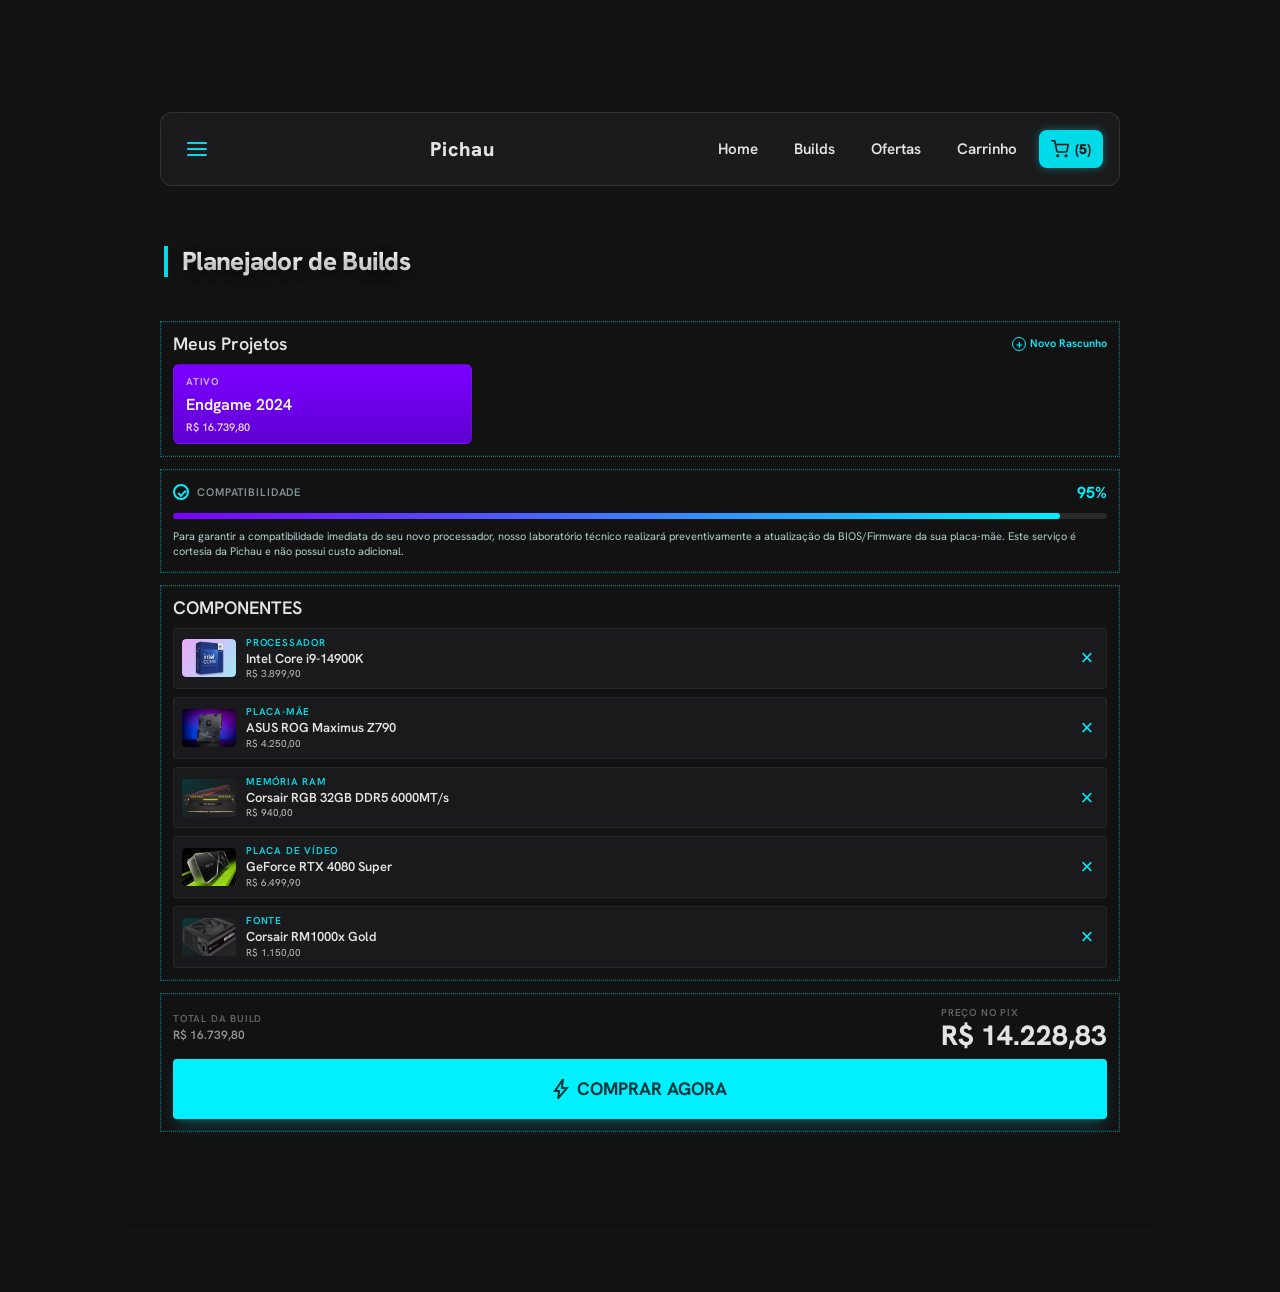
==== commit ded6548d: "Fix Portuguese mojibake in HTML pages and add shared app.js behavior" ====
--- a/builds.html
+++ b/builds.html
@@ -1,4 +1,4 @@
-<!DOCTYPE html>
+﻿<!DOCTYPE html>
 <html lang="pt-BR">
 <head>
     <meta charset="UTF-8">
@@ -10,9 +10,22 @@
     <title>Builds</title>
 </head>
 <body>
+    <div class="offcanvas-backdrop" aria-hidden="true"></div>
+    <aside class="offcanvas-menu" aria-hidden="true">
+        <div class="offcanvas-menu__header">
+            <strong>Menu</strong>
+            <button class="offcanvas-close" aria-label="Fechar menu">×</button>
+        </div>
+        <nav class="offcanvas-nav">
+            <a href="home.html">Home</a>
+            <a href="builds.html">Builds</a>
+            <a href="carrinho.html">Carrinho</a>
+            <a href="preco.html">Ofertas</a>
+            <a href="#">Perfil</a>
+        </nav>
+    </aside>
     <main class="page">
         <section class="screen screen--projects" aria-label="Meus Projetos">
-                            <section class="screen screen--projects" aria-label="Meus Projetos">
                                 <header class="home-header">
                                     <button class="icon-button" aria-label="Menu Principal">
                                         <svg viewBox="0 0 24 24" fill="none" stroke="currentColor" stroke-width="2" stroke-linecap="round" stroke-linejoin="round" style="width: 24px; height: 24px;">
@@ -25,6 +38,12 @@
                                     <div class="home-header__brand-group">
                                         <a href="home.html" class="home-brand" style="text-decoration: none; color: inherit; cursor: pointer;">Pichau</a>
                                     </div>
+                                    <div class="header-links">
+                                        <a href="home.html">Home</a>
+                                        <a href="builds.html">Builds</a>
+                                        <a href="preco.html">Ofertas</a>
+                                        <a href="carrinho.html">Carrinho</a>
+                                    </div>
                                     
                                     <a href="carrinho.html" class="cart-button-highlight" aria-label="Carrinho de Compras">
                                         <svg viewBox="0 0 24 24" fill="none" stroke="currentColor" stroke-width="2" stroke-linecap="round" stroke-linejoin="round" style="width: 18px; height: 18px;">
@@ -96,7 +115,7 @@
                                             </div>
                                             
                                             <div class="component-row__copy">
-                                                <span class="component-row__type">PLACA-MÃE</span>
+                                                <span class="component-row__type">PLACA-Mãe</span>
                                                 <strong class="component-row__name">ASUS ROG Maximus Z790</strong>
                                                 <span class="component-row__price">R$ 4.250,00</span>
                                             </div>
@@ -194,5 +213,6 @@
                             </section>
         </section>
     </main>
+    <script src="app.js"></script>
 </body>
-</html>+</html>
--- a/style.css
+++ b/style.css
@@ -1897,6 +1897,38 @@
 	height: 8px;
 	border-radius: 50%;
 	background: var(--border);
+}
+
+.dot--active {
+	width: 24px;
+	border-radius: 4px;
+	background: var(--cyan);
+}
+
+.suggestions-slider-wrapper {
+	display: flex;
+	align-items: center;
+	gap: 12px;
+	width: 100%;
+}
+
+.suggestions-slider-wrapper .slider-control {
+	width: 40px;
+	height: 40px;
+	border-radius: 50%;
+	border: 1px solid rgba(255,255,255,0.16);
+	background: rgba(255,255,255,0.06);
+	color: #fff;
+	font-size: 24px;
+	display: inline-flex;
+	align-items: center;
+	justify-content: center;
+	cursor: pointer;
+	transition: background 0.2s ease;
+}
+
+.suggestions-slider-wrapper .slider-control:hover {
+	background: rgba(255,255,255,0.12);
 }
 
 .dot--active {
@@ -2959,3 +2991,207 @@
     transform: translateY(2px); /* Move para baixo em relação à posição original */
     box-shadow: 0 2px 4px rgba(255, 77, 133, 0.2); /* Sombra menor e mais rente */
 }
+
+/* Menu off-canvas global */
+.offcanvas-backdrop {
+    position: fixed;
+    inset: 0;
+    background: rgba(0, 0, 0, 0.55);
+    opacity: 0;
+    visibility: hidden;
+    pointer-events: none;
+    transition: opacity 0.25s ease;
+    z-index: 15;
+}
+
+.offcanvas-backdrop.open {
+    opacity: 1;
+    visibility: visible;
+    pointer-events: auto;
+}
+
+.offcanvas-menu {
+    position: fixed;
+    top: 0;
+    left: 0;
+    height: 100vh;
+    width: min(320px, 85vw);
+    max-width: 320px;
+    background: rgba(18, 17, 18, 0.96);
+    backdrop-filter: blur(18px);
+    -webkit-backdrop-filter: blur(18px);
+    box-shadow: 24px 0 60px rgba(0, 0, 0, 0.35);
+    transform: translateX(-115%);
+    transition: transform 0.25s ease;
+    z-index: 20;
+    padding: 24px 20px;
+    display: flex;
+    flex-direction: column;
+    gap: 24px;
+}
+
+.offcanvas-menu.open {
+    transform: translateX(0);
+}
+
+.offcanvas-menu__header {
+    display: flex;
+    justify-content: space-between;
+    align-items: center;
+    gap: 12px;
+}
+
+.offcanvas-menu__header strong {
+    font-size: 24px;
+    font-weight: 800;
+    color: var(--text);
+}
+
+.offcanvas-close {
+    border: none;
+    background: transparent;
+    color: var(--text);
+    font-size: 24px;
+    line-height: 1;
+    cursor: pointer;
+    padding: 8px;
+}
+
+.offcanvas-nav {
+    display: flex;
+    flex-direction: column;
+    gap: 12px;
+}
+
+.offcanvas-nav a {
+    display: inline-flex;
+    align-items: center;
+    padding: 14px 16px;
+    border-radius: 10px;
+    color: var(--muted);
+    background: rgba(255, 255, 255, 0.03);
+    text-decoration: none;
+    font-weight: 600;
+    transition: background 0.2s ease, color 0.2s ease;
+}
+
+.offcanvas-nav a:hover {
+    background: rgba(0, 219, 233, 0.08);
+    color: var(--cyan-soft);
+}
+
+.header-links {
+    display: none;
+    align-items: center;
+    gap: 16px;
+}
+
+.header-links a {
+    color: var(--text);
+    text-decoration: none;
+    font-size: 0.95rem;
+    font-weight: 600;
+    padding: 6px 10px;
+    border-radius: 8px;
+    transition: background 0.2s ease;
+}
+
+.header-links a:hover {
+    background: rgba(255, 255, 255, 0.06);
+}
+
+@media (min-width: 768px) {
+    .page {
+        padding: 32px 0 64px;
+    }
+
+    .screen {
+        width: min(720px, 100%);
+        padding: 64px 24px 80px;
+    }
+
+    .screen--home .products-featured {
+        display: grid;
+        grid-template-columns: repeat(2, minmax(0, 1fr));
+        gap: 20px;
+    }
+
+    .screen--projects .projects-cards {
+        display: grid;
+        grid-template-columns: repeat(2, minmax(0, 1fr));
+        gap: 18px;
+    }
+
+    .screen--cart .cart-items-list {
+        display: grid;
+        gap: 16px;
+    }
+
+    .screen--product .product-hero-section {
+        gap: 32px;
+    }
+
+    .home-header {
+        align-items: center;
+        gap: 12px;
+    }
+
+    .home-header__brand-group {
+        flex: 1;
+        display: flex;
+        justify-content: center;
+    }
+
+    .header-links {
+        display: flex;
+    }
+}
+
+@media (min-width: 1024px) {
+    body {
+        justify-content: flex-start;
+    }
+
+    .screen {
+        width: min(1024px, 100%);
+        padding: 80px 32px 96px;
+    }
+
+    .bottom-nav {
+        display: none;
+    }
+
+    .screen--home .products-featured {
+        grid-template-columns: repeat(3, minmax(0, 1fr));
+    }
+
+    .screen--projects .projects-cards {
+        grid-template-columns: repeat(3, minmax(0, 1fr));
+    }
+
+    .home-header {
+        justify-content: flex-start;
+    }
+
+    .home-header__brand-group {
+        justify-content: flex-start;
+    }
+
+    .cart-button-highlight {
+        order: 2;
+    }
+
+    .header-links {
+        order: 1;
+    }
+
+    .screen--product .product-hero-section {
+        flex-direction: row;
+        align-items: flex-start;
+    }
+
+    .screen--product .image-carousel-column,
+    .screen--product .product-info-column {
+        width: 50%;
+    }
+}
